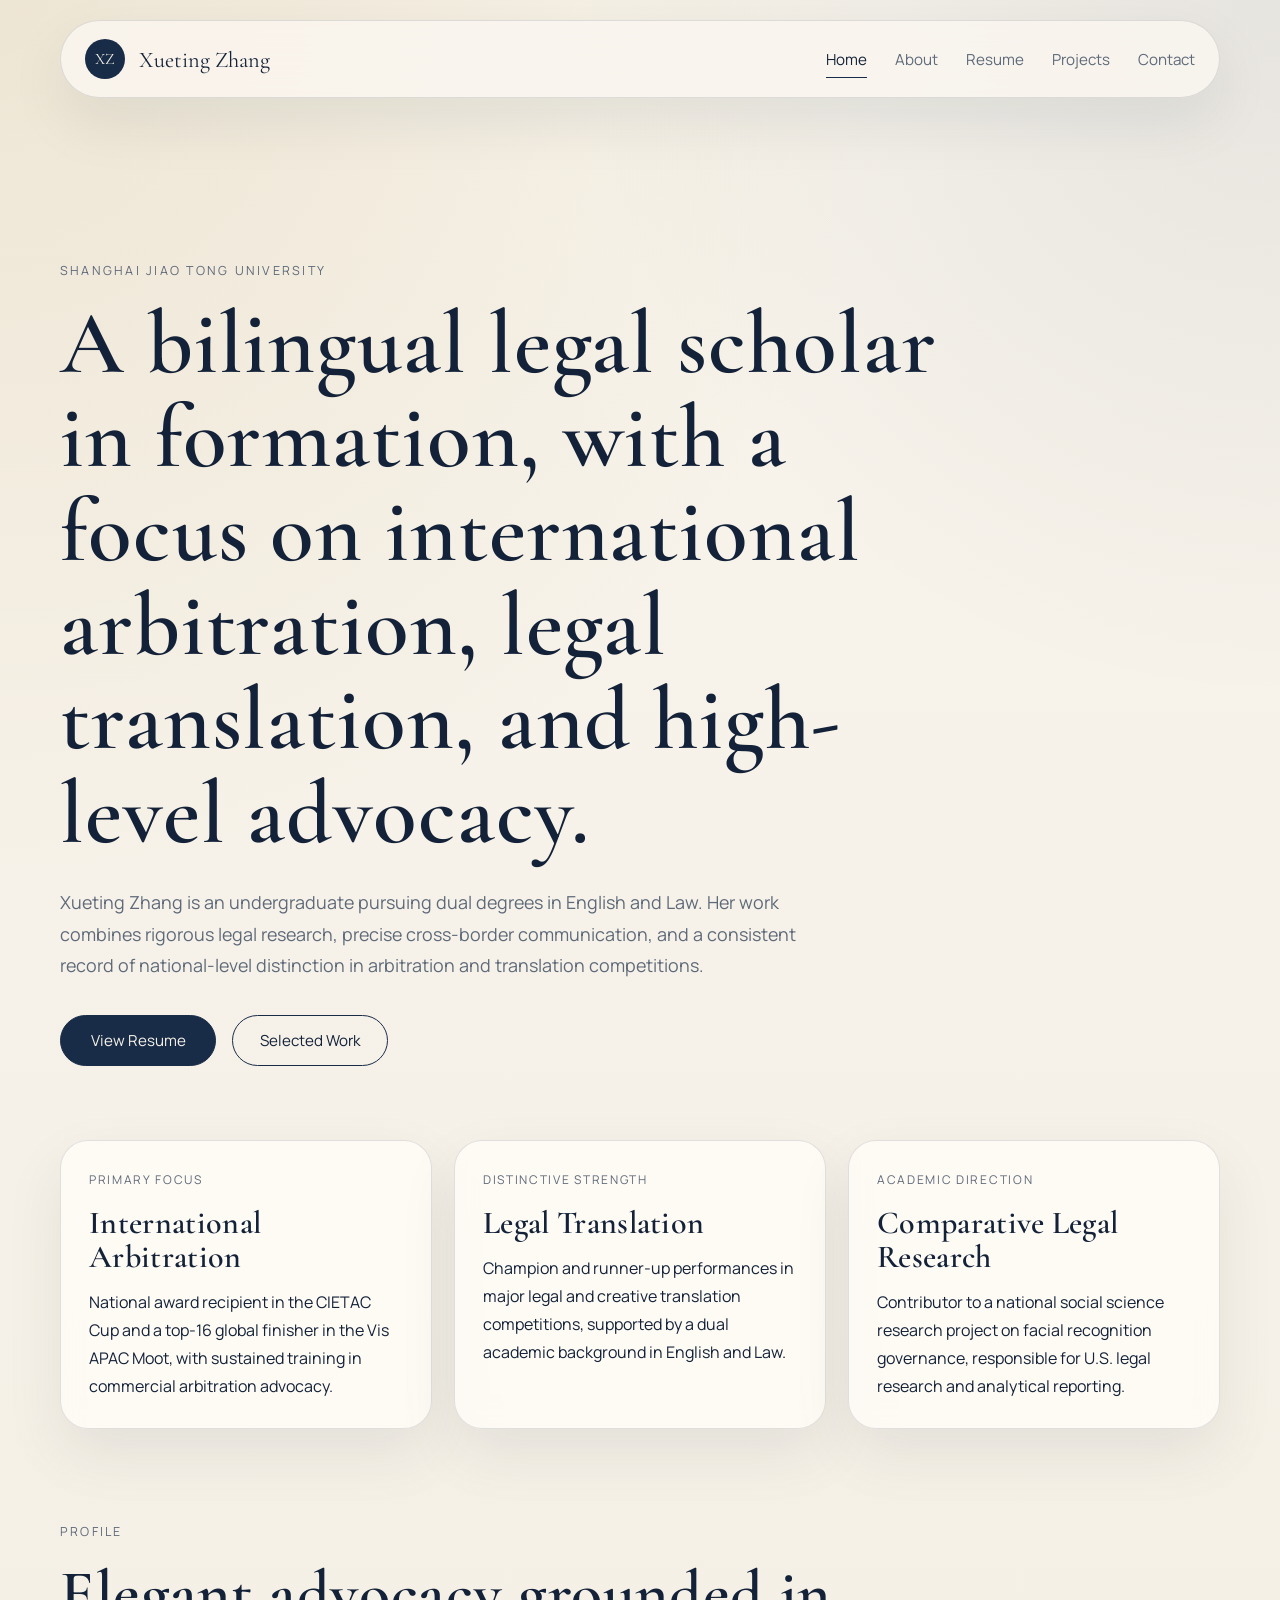
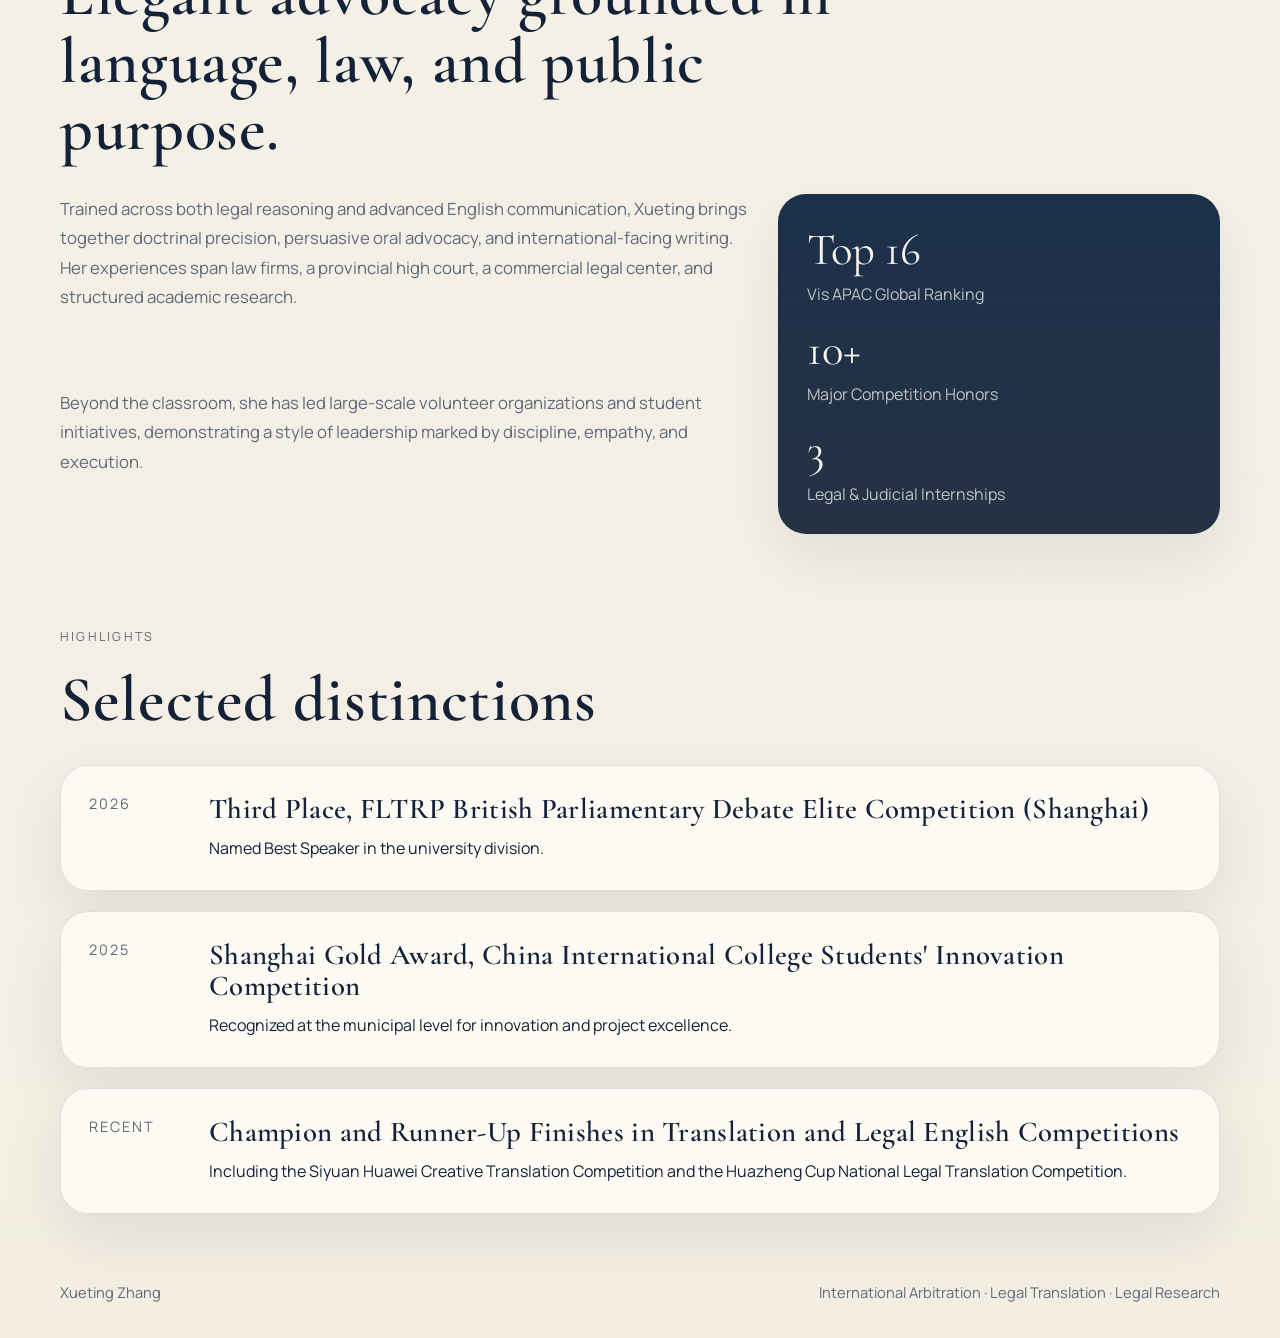
==== index.html @ d20e4e22 "首次上传个人主页" ====
<!DOCTYPE html>
<html lang="en">
<head>
  <meta charset="UTF-8">
  <meta name="viewport" content="width=device-width, initial-scale=1.0">
  <title>Xueting Zhang | International Arbitration & Legal Translation</title>
  <meta name="description" content="Personal website of Xueting Zhang, an undergraduate at Shanghai Jiao Tong University focusing on international arbitration, legal translation, and advocacy.">
  <link rel="preconnect" href="https://fonts.googleapis.com">
  <link rel="preconnect" href="https://fonts.gstatic.com" crossorigin>
  <link href="https://fonts.googleapis.com/css2?family=Cormorant+Garamond:wght@400;500;600;700&family=Manrope:wght@400;500;600;700&display=swap" rel="stylesheet">
  <link rel="stylesheet" href="styles.css">
</head>
<body data-page="home">
  <div class="site-shell">
    <header class="site-header">
      <a class="brand" href="index.html">
        <span class="brand-mark">XZ</span>
        <span class="brand-text">Xueting Zhang</span>
      </a>
      <button class="menu-toggle" aria-expanded="false" aria-label="Toggle navigation">
        <span></span>
        <span></span>
      </button>
      <nav class="site-nav">
        <a href="index.html">Home</a>
        <a href="about.html">About</a>
        <a href="resume.html">Resume</a>
        <a href="projects.html">Projects</a>
        <a href="contact.html">Contact</a>
      </nav>
    </header>

    <main>
      <section class="hero">
        <div class="eyebrow reveal">Shanghai Jiao Tong University</div>
        <h1 class="reveal">A bilingual legal scholar in formation, with a focus on international arbitration, legal translation, and high-level advocacy.</h1>
        <p class="lead reveal">
          Xueting Zhang is an undergraduate pursuing dual degrees in English and Law. Her work combines rigorous legal research, precise cross-border communication, and a consistent record of national-level distinction in arbitration and translation competitions.
        </p>
        <div class="hero-actions reveal">
          <a class="button button-primary" href="resume.html">View Resume</a>
          <a class="button button-secondary" href="projects.html">Selected Work</a>
        </div>
      </section>

      <section class="spotlight-grid">
        <article class="spotlight-card reveal">
          <p class="card-label">Primary Focus</p>
          <h2>International Arbitration</h2>
          <p>National award recipient in the CIETAC Cup and a top-16 global finisher in the Vis APAC Moot, with sustained training in commercial arbitration advocacy.</p>
        </article>
        <article class="spotlight-card reveal">
          <p class="card-label">Distinctive Strength</p>
          <h2>Legal Translation</h2>
          <p>Champion and runner-up performances in major legal and creative translation competitions, supported by a dual academic background in English and Law.</p>
        </article>
        <article class="spotlight-card reveal">
          <p class="card-label">Academic Direction</p>
          <h2>Comparative Legal Research</h2>
          <p>Contributor to a national social science research project on facial recognition governance, responsible for U.S. legal research and analytical reporting.</p>
        </article>
      </section>

      <section class="section split-section">
        <div class="section-heading reveal">
          <p class="eyebrow">Profile</p>
          <h2>Elegant advocacy grounded in language, law, and public purpose.</h2>
        </div>
        <div class="split-content">
          <div class="text-block reveal">
            <p>Trained across both legal reasoning and advanced English communication, Xueting brings together doctrinal precision, persuasive oral advocacy, and international-facing writing. Her experiences span law firms, a provincial high court, a commercial legal center, and structured academic research.</p>
            <p>Beyond the classroom, she has led large-scale volunteer organizations and student initiatives, demonstrating a style of leadership marked by discipline, empathy, and execution.</p>
          </div>
          <div class="stats-panel reveal">
            <div>
              <span class="stat-number">Top 16</span>
              <span class="stat-label">Vis APAC Global Ranking</span>
            </div>
            <div>
              <span class="stat-number">10+</span>
              <span class="stat-label">Major Competition Honors</span>
            </div>
            <div>
              <span class="stat-number">3</span>
              <span class="stat-label">Legal & Judicial Internships</span>
            </div>
          </div>
        </div>
      </section>

      <section class="section">
        <div class="section-heading reveal">
          <p class="eyebrow">Highlights</p>
          <h2>Selected distinctions</h2>
        </div>
        <div class="timeline">
          <article class="timeline-item reveal">
            <span class="timeline-year">2026</span>
            <div>
              <h3>Third Place, FLTRP British Parliamentary Debate Elite Competition (Shanghai)</h3>
              <p>Named Best Speaker in the university division.</p>
            </div>
          </article>
          <article class="timeline-item reveal">
            <span class="timeline-year">2025</span>
            <div>
              <h3>Shanghai Gold Award, China International College Students' Innovation Competition</h3>
              <p>Recognized at the municipal level for innovation and project excellence.</p>
            </div>
          </article>
          <article class="timeline-item reveal">
            <span class="timeline-year">Recent</span>
            <div>
              <h3>Champion and Runner-Up Finishes in Translation and Legal English Competitions</h3>
              <p>Including the Siyuan Huawei Creative Translation Competition and the Huazheng Cup National Legal Translation Competition.</p>
            </div>
          </article>
        </div>
      </section>
    </main>

    <footer class="site-footer">
      <p>Xueting Zhang</p>
      <p>International Arbitration · Legal Translation · Legal Research</p>
    </footer>
  </div>
  <script src="script.js"></script>
</body>
</html>
---- styles.css ----
:root {
  --bg: #f6f1e8;
  --surface: rgba(255, 252, 247, 0.82);
  --text: #132238;
  --muted: #5e6a79;
  --line: rgba(19, 34, 56, 0.12);
  --accent: #182c47;
  --accent-soft: #d9c7a1;
  --shadow: 0 24px 60px rgba(19, 34, 56, 0.08);
  --max-width: 1160px;
  --serif: "Cormorant Garamond", "Iowan Old Style", "Palatino Linotype", "Book Antiqua", serif;
  --sans: "Manrope", "Aptos", "Segoe UI", sans-serif;
}

* {
  box-sizing: border-box;
}

html {
  scroll-behavior: smooth;
}

body {
  margin: 0;
  color: var(--text);
  font-family: var(--sans);
  background:
    radial-gradient(circle at top left, rgba(217, 199, 161, 0.32), transparent 28%),
    radial-gradient(circle at top right, rgba(24, 44, 71, 0.08), transparent 22%),
    linear-gradient(180deg, #f8f4ec 0%, #f3ede2 100%);
  min-height: 100vh;
}

a {
  color: inherit;
  text-decoration: none;
}

p {
  margin: 0;
  line-height: 1.75;
}

h1,
h2,
h3 {
  margin: 0;
  font-family: var(--serif);
  font-weight: 600;
  line-height: 1.05;
  letter-spacing: 0.01em;
}

ul {
  margin: 0;
  padding: 0;
  list-style: none;
}

.site-shell {
  width: min(calc(100% - 32px), var(--max-width));
  margin: 0 auto;
}

.site-header {
  position: sticky;
  top: 20px;
  z-index: 20;
  display: flex;
  align-items: center;
  justify-content: space-between;
  margin-top: 20px;
  padding: 18px 24px;
  border: 1px solid var(--line);
  border-radius: 999px;
  background: rgba(250, 246, 239, 0.82);
  backdrop-filter: blur(16px);
  box-shadow: var(--shadow);
}

.brand {
  display: inline-flex;
  align-items: center;
  gap: 14px;
}

.brand-mark {
  display: inline-grid;
  place-items: center;
  width: 40px;
  height: 40px;
  border-radius: 50%;
  background: var(--accent);
  color: #f7f2e9;
  font-family: var(--serif);
  font-size: 1rem;
}

.brand-text {
  font-family: var(--serif);
  font-size: 1.4rem;
}

.site-nav {
  display: flex;
  align-items: center;
  gap: 28px;
}

.site-nav a {
  position: relative;
  font-size: 0.95rem;
  color: var(--muted);
}

.site-nav a::after {
  content: "";
  position: absolute;
  left: 0;
  bottom: -8px;
  width: 100%;
  height: 1px;
  transform: scaleX(0);
  transform-origin: left;
  background: var(--accent);
  transition: transform 220ms ease;
}

.site-nav a:hover::after,
.site-nav a.active::after {
  transform: scaleX(1);
}

.site-nav a.active {
  color: var(--text);
}

.menu-toggle {
  display: none;
  width: 44px;
  height: 44px;
  border: 1px solid var(--line);
  border-radius: 50%;
  background: transparent;
  padding: 0;
  cursor: pointer;
}

.menu-toggle span {
  display: block;
  width: 18px;
  height: 1px;
  margin: 5px auto;
  background: var(--text);
}

main {
  padding: 72px 0 56px;
}

.hero {
  padding: 92px 0 74px;
}

.eyebrow {
  margin-bottom: 18px;
  color: var(--muted);
  font-size: 0.78rem;
  letter-spacing: 0.18em;
  text-transform: uppercase;
}

.hero h1,
.page-intro h1 {
  max-width: 930px;
  font-size: clamp(3.5rem, 7vw, 6.2rem);
}

.lead {
  max-width: 760px;
  margin-top: 26px;
  font-size: 1.12rem;
  color: var(--muted);
}

.hero-actions {
  display: flex;
  gap: 16px;
  margin-top: 34px;
}

.button {
  display: inline-flex;
  align-items: center;
  justify-content: center;
  min-width: 156px;
  padding: 14px 22px;
  border-radius: 999px;
  border: 1px solid var(--accent);
  font-size: 0.95rem;
  transition: transform 200ms ease, background 200ms ease, color 200ms ease;
}

.button:hover {
  transform: translateY(-2px);
}

.button-primary {
  background: var(--accent);
  color: #f7f2e9;
}

.button-secondary {
  background: transparent;
  color: var(--text);
}

.spotlight-grid,
.feature-grid,
.contact-layout {
  display: grid;
  grid-template-columns: repeat(3, minmax(0, 1fr));
  gap: 22px;
}

.spotlight-card,
.feature-card,
.detail-card,
.quote-card,
.contact-card,
.project-card-large {
  border: 1px solid var(--line);
  border-radius: 28px;
  background: var(--surface);
  backdrop-filter: blur(10px);
  box-shadow: var(--shadow);
}

.spotlight-card,
.feature-card,
.detail-card,
.quote-card,
.contact-card {
  padding: 28px;
}

.card-label,
.project-meta {
  margin-bottom: 16px;
  color: var(--muted);
  letter-spacing: 0.14em;
  text-transform: uppercase;
  font-size: 0.75rem;
}

.spotlight-card h2,
.feature-card h3,
.detail-card h2,
.contact-card h2,
.project-card-large h2 {
  margin-bottom: 14px;
  font-size: 2rem;
}

.section,
.resume-section {
  margin-top: 92px;
}

.page-main {
  padding-top: 34px;
}

.page-intro {
  padding-top: 42px;
}

.section-heading {
  max-width: 820px;
  margin-bottom: 32px;
}

.section-heading h2 {
  font-size: clamp(2.4rem, 5vw, 4rem);
}

.split-section .split-content,
.two-column {
  display: grid;
  grid-template-columns: minmax(0, 1.4fr) minmax(280px, 0.9fr);
  gap: 30px;
}

.text-block {
  display: grid;
  gap: 18px;
  color: var(--muted);
  font-size: 1.05rem;
}

.stats-panel {
  display: grid;
  gap: 18px;
  padding: 28px;
  border-radius: 28px;
  border: 1px solid var(--line);
  background: linear-gradient(180deg, rgba(24, 44, 71, 0.98), rgba(18, 34, 55, 0.92));
  color: #f8f3eb;
  box-shadow: var(--shadow);
}

.stat-number {
  display: block;
  font-family: var(--serif);
  font-size: 2.8rem;
}

.stat-label {
  display: block;
  margin-top: 6px;
  color: rgba(248, 243, 235, 0.75);
}

.timeline {
  display: grid;
  gap: 20px;
}

.timeline-item,
.resume-section,
.project-card-large {
  padding: 28px;
  border: 1px solid var(--line);
  border-radius: 28px;
  background: var(--surface);
  box-shadow: var(--shadow);
}

.timeline-item {
  display: grid;
  grid-template-columns: 100px minmax(0, 1fr);
  gap: 20px;
}

.timeline-year {
  color: var(--muted);
  font-size: 0.9rem;
  letter-spacing: 0.14em;
  text-transform: uppercase;
}

.timeline-item h3 {
  margin-bottom: 10px;
  font-size: 1.8rem;
}

.detail-list,
.resume-list {
  display: grid;
  gap: 14px;
  color: var(--muted);
}

.detail-list li,
.resume-list li {
  position: relative;
  padding-left: 18px;
}

.detail-list li::before,
.resume-list li::before {
  content: "";
  position: absolute;
  left: 0;
  top: 0.82em;
  width: 6px;
  height: 6px;
  border-radius: 50%;
  background: var(--accent-soft);
}

.quote-card {
  display: grid;
  place-items: center;
  min-height: 240px;
  background: linear-gradient(135deg, rgba(24, 44, 71, 0.98), rgba(31, 51, 74, 0.9));
  color: #f7f2e9;
}

.quote-card p {
  max-width: 290px;
  font-family: var(--serif);
  font-size: 2rem;
  line-height: 1.2;
}

.resume-section {
  display: grid;
  grid-template-columns: 220px minmax(0, 1fr);
  gap: 28px;
}

.resume-heading h2 {
  font-size: 2.1rem;
}

.resume-body {
  display: grid;
  gap: 24px;
}

.resume-entry {
  display: grid;
  gap: 10px;
}

.resume-entry-head {
  display: flex;
  align-items: baseline;
  justify-content: space-between;
  gap: 12px;
}

.resume-entry-head h3 {
  font-size: 1.5rem;
}

.resume-entry-head span,
.muted {
  color: var(--muted);
}

.project-stack {
  display: grid;
  gap: 24px;
  margin-top: 48px;
}

.project-card-large {
  padding: 36px;
}

.contact-line {
  display: flex;
  justify-content: space-between;
  gap: 16px;
  padding: 14px 0;
  border-bottom: 1px solid var(--line);
}

.contact-line:last-of-type {
  border-bottom: 0;
}

.contact-line span:first-child {
  color: var(--muted);
}

.site-footer {
  display: flex;
  justify-content: space-between;
  gap: 16px;
  padding: 10px 0 32px;
  color: var(--muted);
  font-size: 0.92rem;
}

.reveal {
  opacity: 0;
  transform: translateY(24px);
  transition: opacity 720ms ease, transform 720ms ease;
}

.reveal.visible {
  opacity: 1;
  transform: translateY(0);
}

@media (max-width: 920px) {
  .site-header {
    top: 12px;
    padding: 16px 18px;
    border-radius: 28px;
  }

  .menu-toggle {
    display: inline-block;
  }

  .site-nav {
    position: absolute;
    top: calc(100% + 12px);
    right: 0;
    left: 0;
    display: grid;
    gap: 16px;
    padding: 18px;
    border: 1px solid var(--line);
    border-radius: 24px;
    background: rgba(250, 246, 239, 0.96);
    box-shadow: var(--shadow);
    opacity: 0;
    pointer-events: none;
    transform: translateY(-8px);
    transition: opacity 220ms ease, transform 220ms ease;
  }

  .site-header.nav-open .site-nav {
    opacity: 1;
    pointer-events: auto;
    transform: translateY(0);
  }

  .spotlight-grid,
  .feature-grid,
  .contact-layout,
  .split-section .split-content,
  .two-column,
  .resume-section {
    grid-template-columns: 1fr;
  }

  .timeline-item {
    grid-template-columns: 1fr;
  }

  .resume-entry-head,
  .site-footer,
  .contact-line {
    flex-direction: column;
  }

  .hero {
    padding-top: 54px;
  }
}

@media (max-width: 640px) {
  .site-shell {
    width: min(calc(100% - 20px), var(--max-width));
  }

  .brand-text {
    font-size: 1.15rem;
  }

  .hero-actions {
    flex-direction: column;
  }

  .button {
    width: 100%;
  }

  main {
    padding-top: 46px;
  }

  .spotlight-card,
  .feature-card,
  .detail-card,
  .quote-card,
  .contact-card,
  .timeline-item,
  .resume-section,
  .project-card-large {
    border-radius: 24px;
  }
}
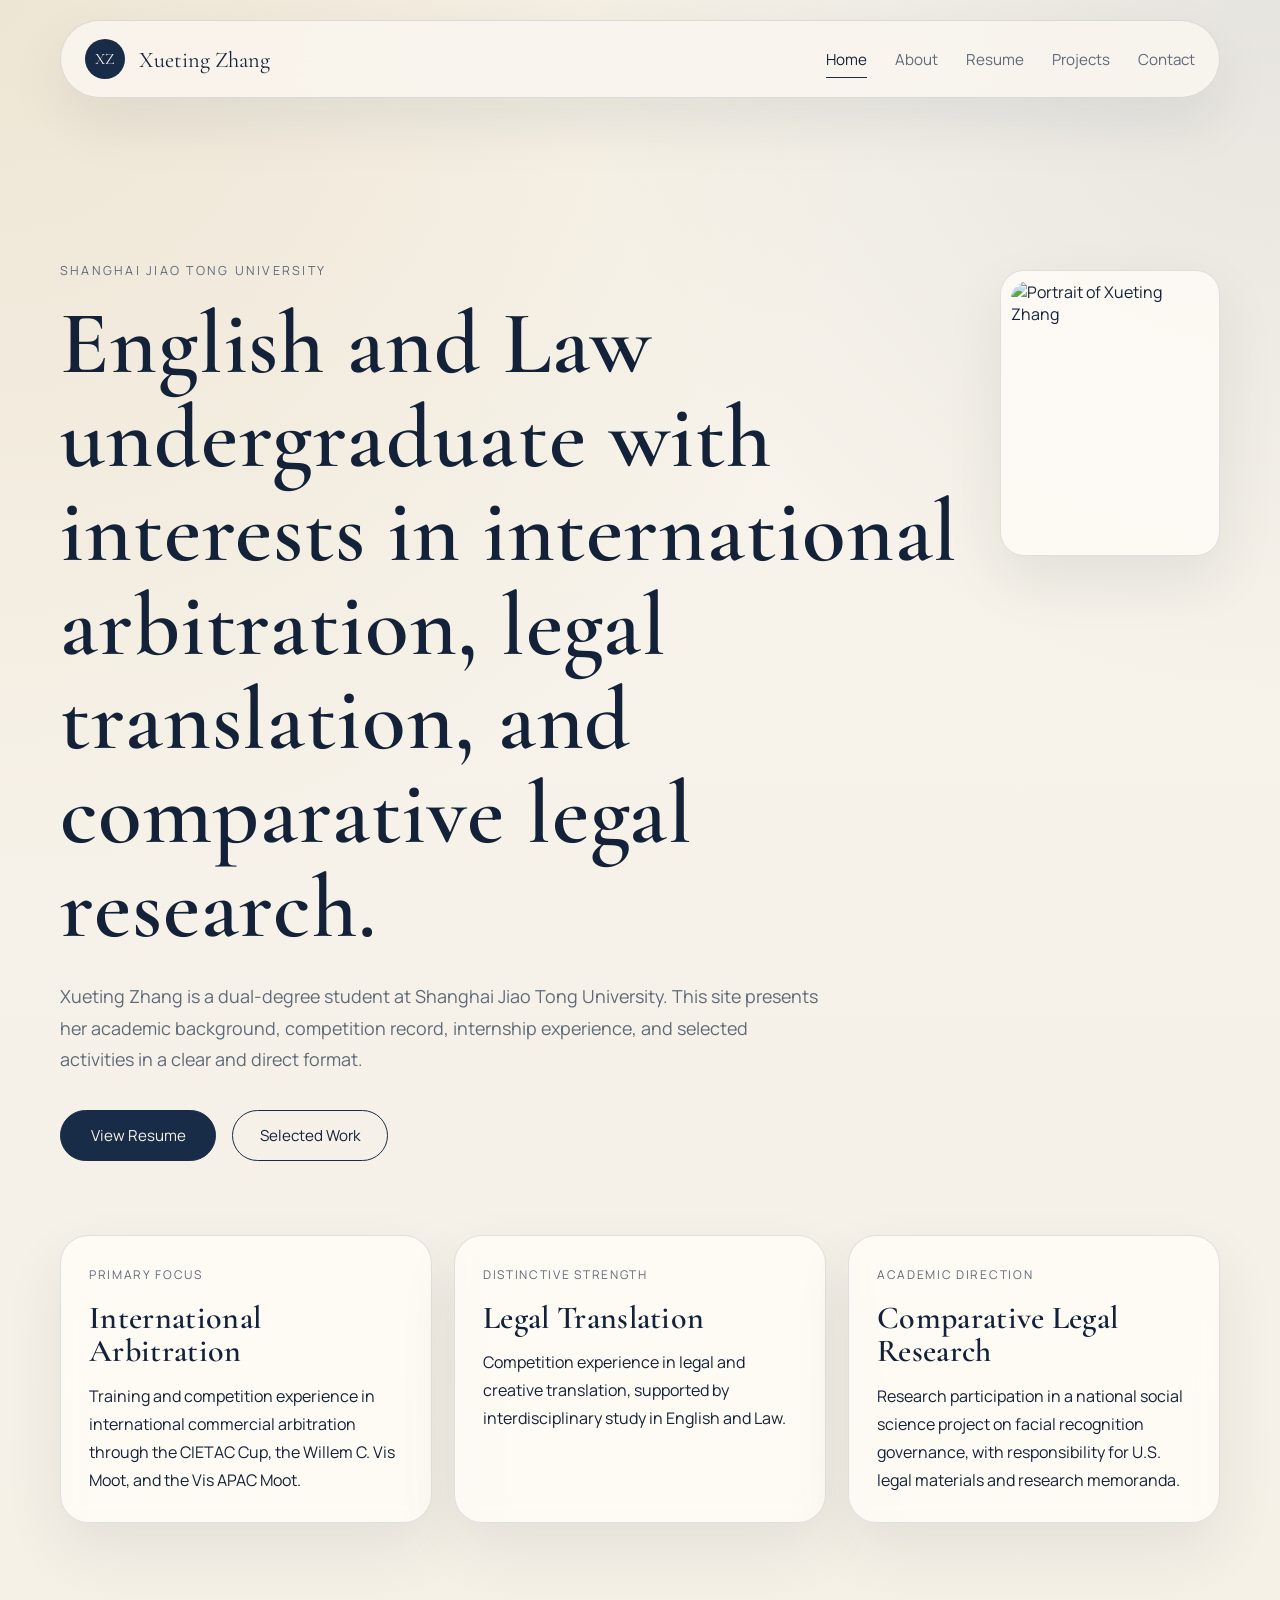
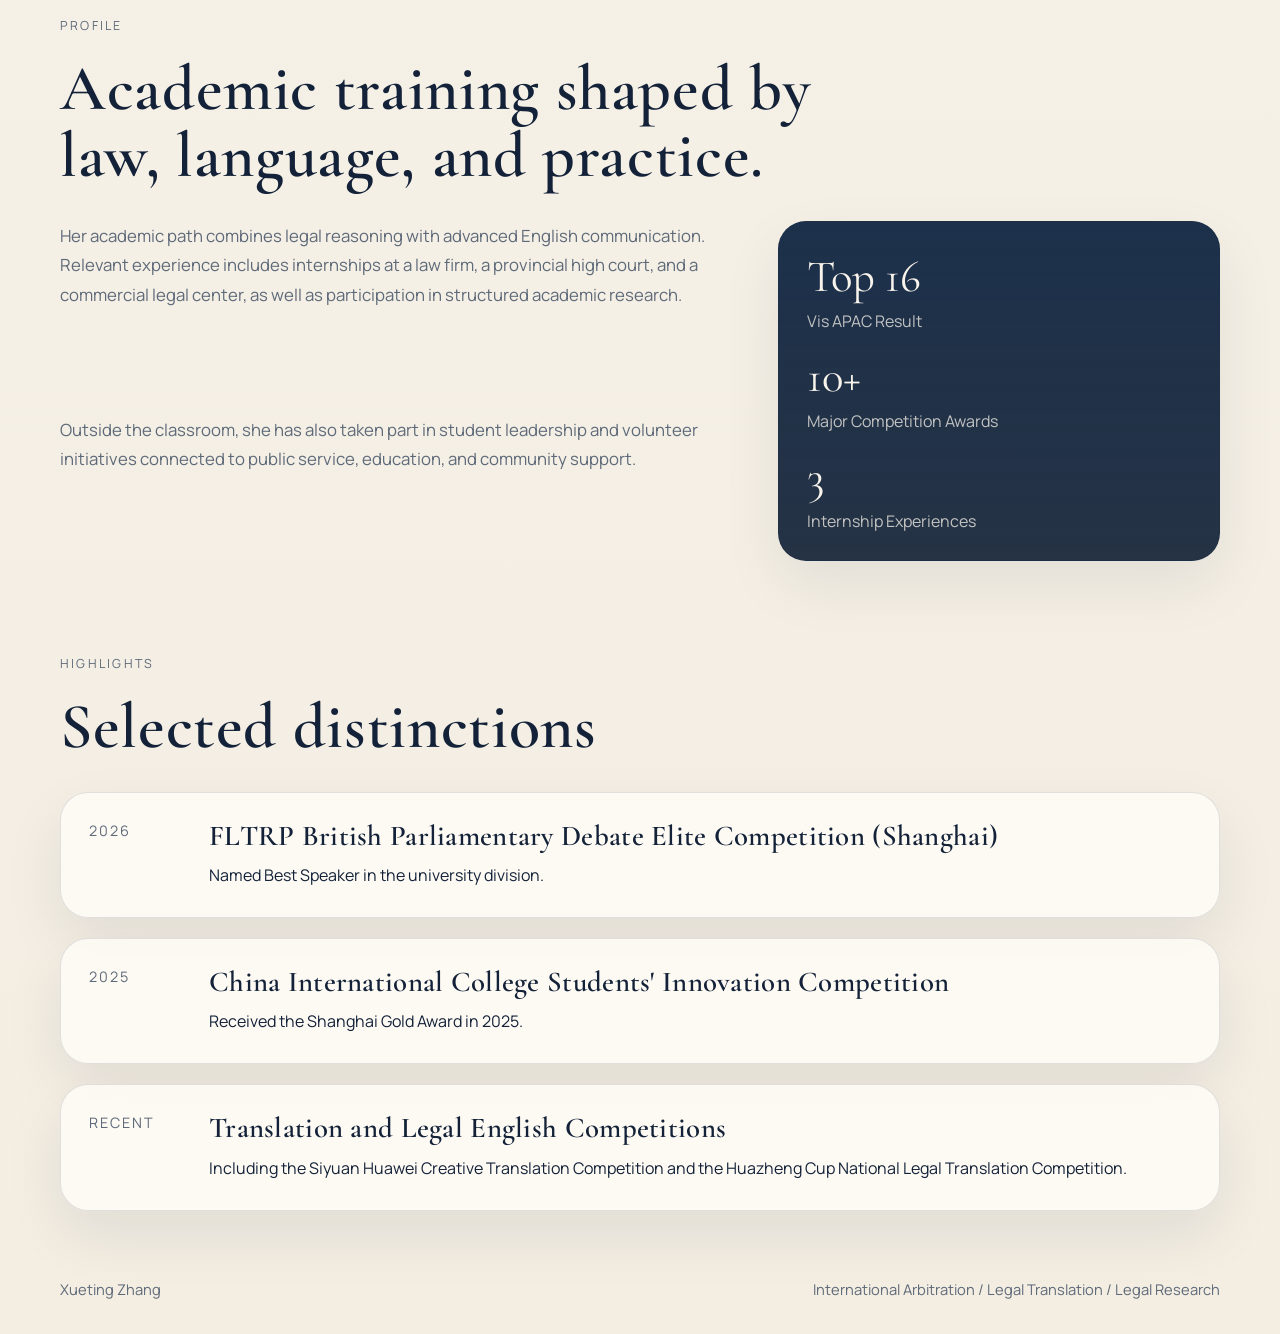
==== commit a08bcc58: "Add files via upload" ====
--- a/index.html
+++ b/index.html
@@ -31,58 +31,63 @@
     </header>
 
     <main>
-      <section class="hero">
-        <div class="eyebrow reveal">Shanghai Jiao Tong University</div>
-        <h1 class="reveal">A bilingual legal scholar in formation, with a focus on international arbitration, legal translation, and high-level advocacy.</h1>
-        <p class="lead reveal">
-          Xueting Zhang is an undergraduate pursuing dual degrees in English and Law. Her work combines rigorous legal research, precise cross-border communication, and a consistent record of national-level distinction in arbitration and translation competitions.
-        </p>
-        <div class="hero-actions reveal">
-          <a class="button button-primary" href="resume.html">View Resume</a>
-          <a class="button button-secondary" href="projects.html">Selected Work</a>
+      <section class="hero hero-with-portrait">
+        <div class="hero-copy">
+          <div class="eyebrow reveal">Shanghai Jiao Tong University</div>
+          <h1 class="reveal">English and Law undergraduate with interests in international arbitration, legal translation, and comparative legal research.</h1>
+          <p class="lead reveal">
+            Xueting Zhang is a dual-degree student at Shanghai Jiao Tong University. This site presents her academic background, competition record, internship experience, and selected activities in a clear and direct format.
+          </p>
+          <div class="hero-actions reveal">
+            <a class="button button-primary" href="resume.html">View Resume</a>
+            <a class="button button-secondary" href="projects.html">Selected Work</a>
+          </div>
         </div>
+        <figure class="portrait-card reveal">
+          <img src="张雪婷证件照.jpg" alt="Portrait of Xueting Zhang">
+        </figure>
       </section>
 
       <section class="spotlight-grid">
         <article class="spotlight-card reveal">
           <p class="card-label">Primary Focus</p>
           <h2>International Arbitration</h2>
-          <p>National award recipient in the CIETAC Cup and a top-16 global finisher in the Vis APAC Moot, with sustained training in commercial arbitration advocacy.</p>
+          <p>Training and competition experience in international commercial arbitration through the CIETAC Cup, the Willem C. Vis Moot, and the Vis APAC Moot.</p>
         </article>
         <article class="spotlight-card reveal">
           <p class="card-label">Distinctive Strength</p>
           <h2>Legal Translation</h2>
-          <p>Champion and runner-up performances in major legal and creative translation competitions, supported by a dual academic background in English and Law.</p>
+          <p>Competition experience in legal and creative translation, supported by interdisciplinary study in English and Law.</p>
         </article>
         <article class="spotlight-card reveal">
           <p class="card-label">Academic Direction</p>
           <h2>Comparative Legal Research</h2>
-          <p>Contributor to a national social science research project on facial recognition governance, responsible for U.S. legal research and analytical reporting.</p>
+          <p>Research participation in a national social science project on facial recognition governance, with responsibility for U.S. legal materials and research memoranda.</p>
         </article>
       </section>
 
       <section class="section split-section">
         <div class="section-heading reveal">
           <p class="eyebrow">Profile</p>
-          <h2>Elegant advocacy grounded in language, law, and public purpose.</h2>
+          <h2>Academic training shaped by law, language, and practice.</h2>
         </div>
         <div class="split-content">
           <div class="text-block reveal">
-            <p>Trained across both legal reasoning and advanced English communication, Xueting brings together doctrinal precision, persuasive oral advocacy, and international-facing writing. Her experiences span law firms, a provincial high court, a commercial legal center, and structured academic research.</p>
-            <p>Beyond the classroom, she has led large-scale volunteer organizations and student initiatives, demonstrating a style of leadership marked by discipline, empathy, and execution.</p>
+            <p>Her academic path combines legal reasoning with advanced English communication. Relevant experience includes internships at a law firm, a provincial high court, and a commercial legal center, as well as participation in structured academic research.</p>
+            <p>Outside the classroom, she has also taken part in student leadership and volunteer initiatives connected to public service, education, and community support.</p>
           </div>
           <div class="stats-panel reveal">
             <div>
               <span class="stat-number">Top 16</span>
-              <span class="stat-label">Vis APAC Global Ranking</span>
+              <span class="stat-label">Vis APAC Result</span>
             </div>
             <div>
               <span class="stat-number">10+</span>
-              <span class="stat-label">Major Competition Honors</span>
+              <span class="stat-label">Major Competition Awards</span>
             </div>
             <div>
               <span class="stat-number">3</span>
-              <span class="stat-label">Legal & Judicial Internships</span>
+              <span class="stat-label">Internship Experiences</span>
             </div>
           </div>
         </div>
@@ -97,21 +102,21 @@
           <article class="timeline-item reveal">
             <span class="timeline-year">2026</span>
             <div>
-              <h3>Third Place, FLTRP British Parliamentary Debate Elite Competition (Shanghai)</h3>
+              <h3>FLTRP British Parliamentary Debate Elite Competition (Shanghai)</h3>
               <p>Named Best Speaker in the university division.</p>
             </div>
           </article>
           <article class="timeline-item reveal">
             <span class="timeline-year">2025</span>
             <div>
-              <h3>Shanghai Gold Award, China International College Students' Innovation Competition</h3>
-              <p>Recognized at the municipal level for innovation and project excellence.</p>
+              <h3>China International College Students' Innovation Competition</h3>
+              <p>Received the Shanghai Gold Award in 2025.</p>
             </div>
           </article>
           <article class="timeline-item reveal">
             <span class="timeline-year">Recent</span>
             <div>
-              <h3>Champion and Runner-Up Finishes in Translation and Legal English Competitions</h3>
+              <h3>Translation and Legal English Competitions</h3>
               <p>Including the Siyuan Huawei Creative Translation Competition and the Huazheng Cup National Legal Translation Competition.</p>
             </div>
           </article>
@@ -121,7 +126,7 @@
 
     <footer class="site-footer">
       <p>Xueting Zhang</p>
-      <p>International Arbitration · Legal Translation · Legal Research</p>
+      <p>International Arbitration / Legal Translation / Legal Research</p>
     </footer>
   </div>
   <script src="script.js"></script>
--- a/styles.css
+++ b/styles.css
@@ -162,6 +162,17 @@
   padding: 92px 0 74px;
 }
 
+.hero-with-portrait {
+  display: grid;
+  grid-template-columns: minmax(0, 1.5fr) 220px;
+  gap: 38px;
+  align-items: start;
+}
+
+.hero-copy {
+  min-width: 0;
+}
+
 .eyebrow {
   margin-bottom: 18px;
   color: var(--muted);
@@ -176,11 +187,34 @@
   font-size: clamp(3.5rem, 7vw, 6.2rem);
 }
 
+.page-intro h1 {
+  max-width: 860px;
+  font-size: clamp(2.4rem, 4.8vw, 4rem);
+  line-height: 1.12;
+}
+
 .lead {
   max-width: 760px;
   margin-top: 26px;
   font-size: 1.12rem;
   color: var(--muted);
+}
+
+.portrait-card {
+  margin: 8px 0 0;
+  padding: 10px;
+  border: 1px solid var(--line);
+  border-radius: 24px;
+  background: var(--surface);
+  box-shadow: var(--shadow);
+}
+
+.portrait-card img {
+  display: block;
+  width: 100%;
+  aspect-ratio: 3 / 4;
+  object-fit: cover;
+  border-radius: 18px;
 }
 
 .hero-actions {
@@ -394,6 +428,20 @@
   line-height: 1.2;
 }
 
+.image-card {
+  padding: 0;
+  overflow: hidden;
+  background: var(--surface);
+}
+
+.image-card img {
+  display: block;
+  width: 100%;
+  height: 100%;
+  min-height: 240px;
+  object-fit: cover;
+}
+
 .resume-section {
   display: grid;
   grid-template-columns: 220px minmax(0, 1fr);
@@ -438,6 +486,40 @@
 
 .project-card-large {
   padding: 36px;
+}
+
+.project-gallery {
+  display: grid;
+  gap: 14px;
+  margin-top: 22px;
+}
+
+.project-gallery figure {
+  margin: 0;
+  overflow: hidden;
+  border-radius: 18px;
+  border: 1px solid var(--line);
+  background: rgba(255, 255, 255, 0.45);
+}
+
+.project-gallery img {
+  display: block;
+  width: 100%;
+  height: 100%;
+  min-height: 220px;
+  object-fit: cover;
+}
+
+.project-gallery.two-up {
+  grid-template-columns: repeat(2, minmax(0, 1fr));
+}
+
+.project-gallery.three-up {
+  grid-template-columns: repeat(3, minmax(0, 1fr));
+}
+
+.project-gallery.mosaic {
+  grid-template-columns: repeat(3, minmax(0, 1fr));
 }
 
 .contact-line {
@@ -516,6 +598,7 @@
   .contact-layout,
   .split-section .split-content,
   .two-column,
+  .hero-with-portrait,
   .resume-section {
     grid-template-columns: 1fr;
   }
@@ -532,6 +615,16 @@
 
   .hero {
     padding-top: 54px;
+  }
+
+  .portrait-card {
+    max-width: 240px;
+  }
+
+  .project-gallery.two-up,
+  .project-gallery.three-up,
+  .project-gallery.mosaic {
+    grid-template-columns: 1fr;
   }
 }
 
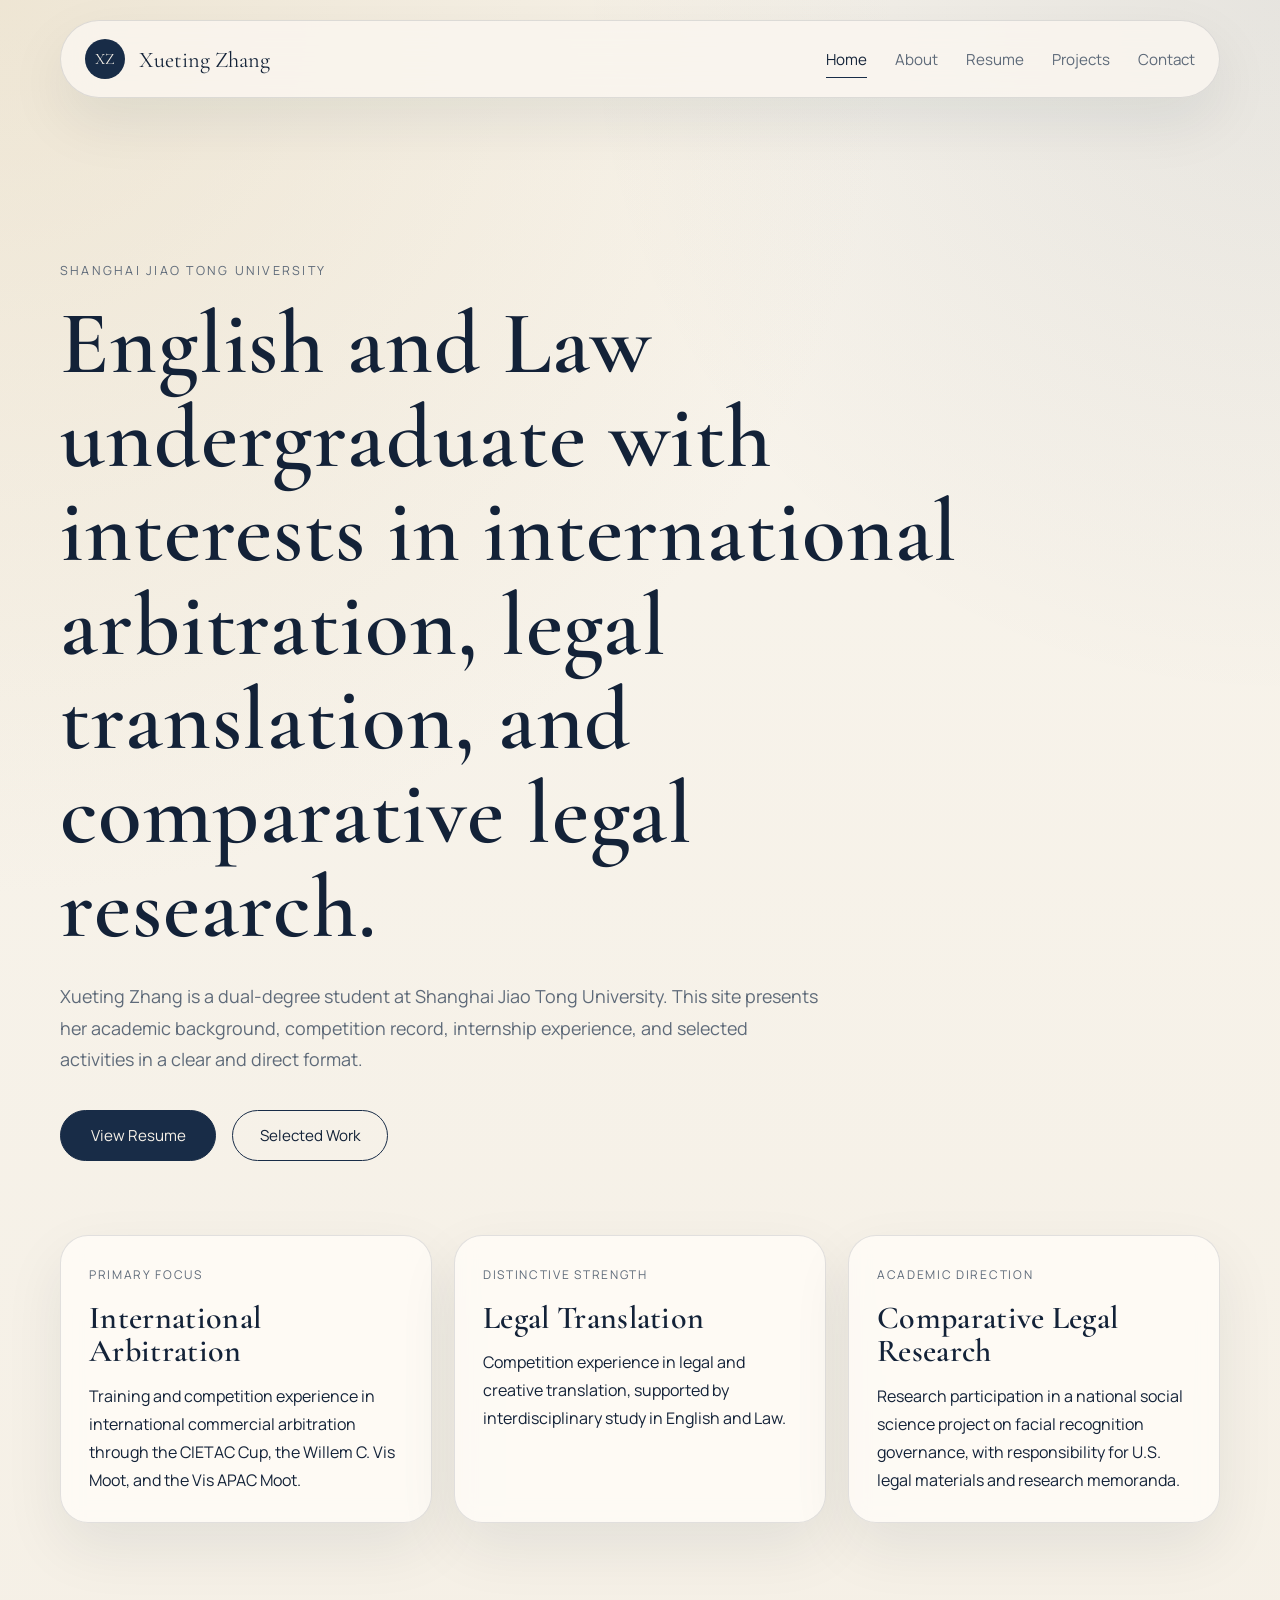
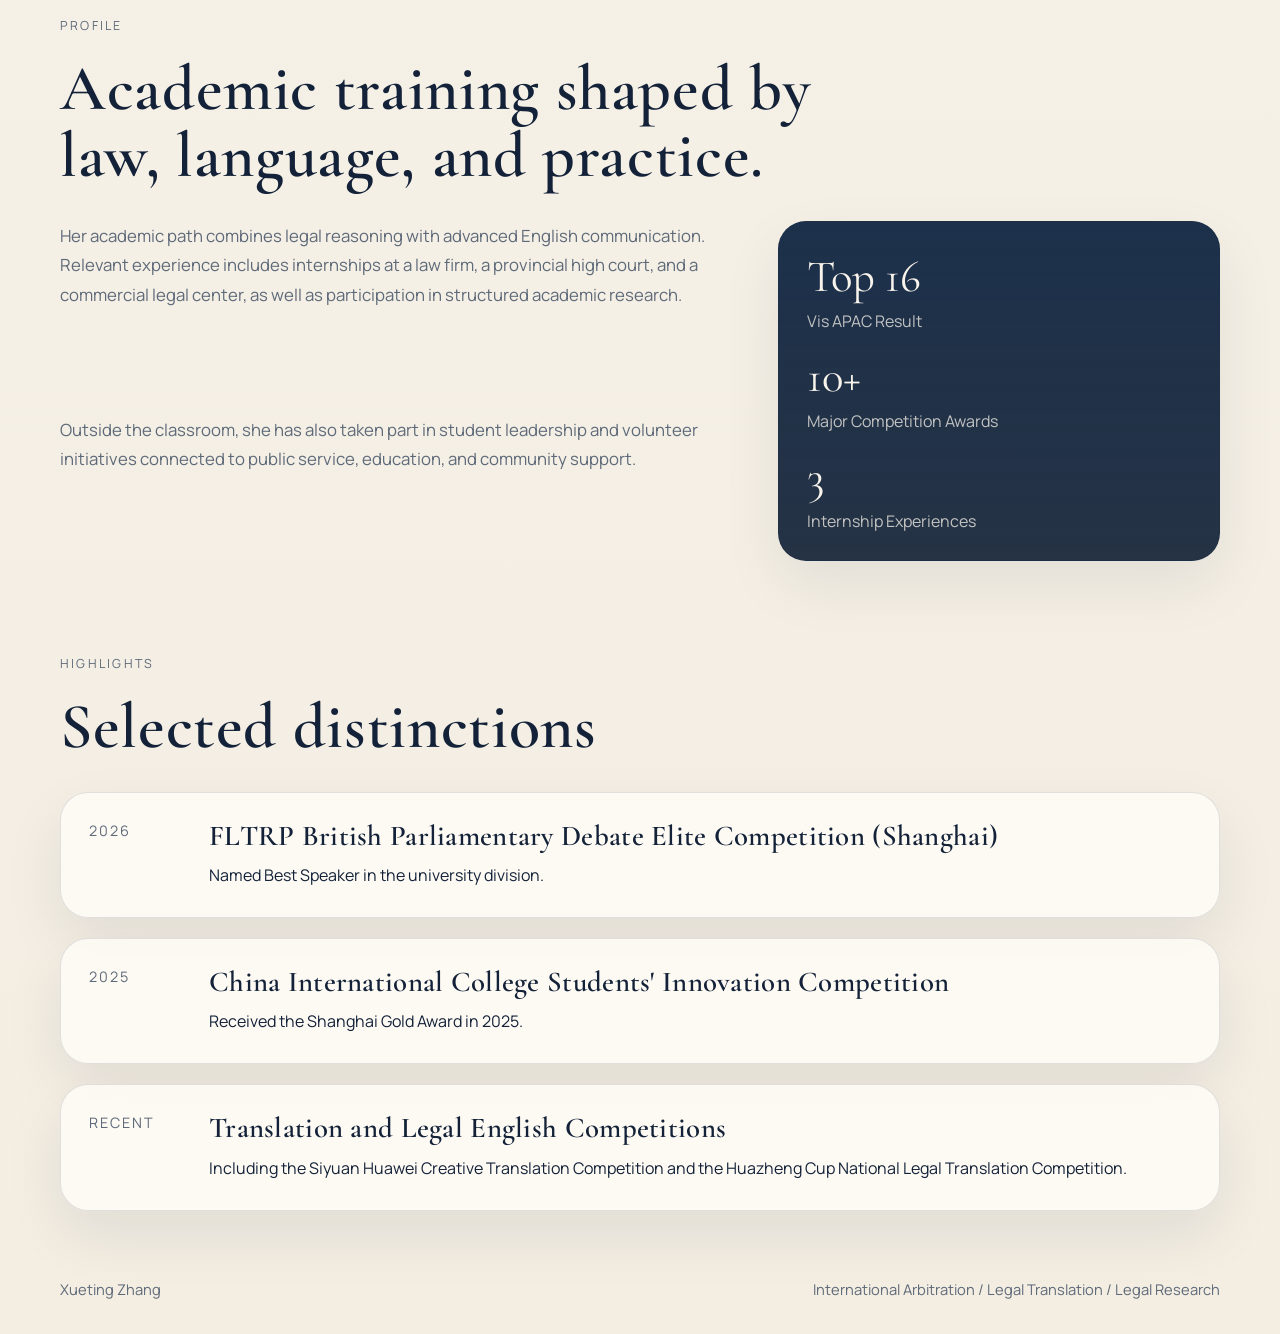
==== commit 618bd042: "Add files via upload" ====
--- a/index.html
+++ b/index.html
@@ -31,21 +31,16 @@
     </header>
 
     <main>
-      <section class="hero hero-with-portrait">
-        <div class="hero-copy">
-          <div class="eyebrow reveal">Shanghai Jiao Tong University</div>
-          <h1 class="reveal">English and Law undergraduate with interests in international arbitration, legal translation, and comparative legal research.</h1>
-          <p class="lead reveal">
-            Xueting Zhang is a dual-degree student at Shanghai Jiao Tong University. This site presents her academic background, competition record, internship experience, and selected activities in a clear and direct format.
-          </p>
-          <div class="hero-actions reveal">
-            <a class="button button-primary" href="resume.html">View Resume</a>
-            <a class="button button-secondary" href="projects.html">Selected Work</a>
-          </div>
+      <section class="hero">
+        <div class="eyebrow reveal">Shanghai Jiao Tong University</div>
+        <h1 class="reveal">English and Law undergraduate with interests in international arbitration, legal translation, and comparative legal research.</h1>
+        <p class="lead reveal">
+          Xueting Zhang is a dual-degree student at Shanghai Jiao Tong University. This site presents her academic background, competition record, internship experience, and selected activities in a clear and direct format.
+        </p>
+        <div class="hero-actions reveal">
+          <a class="button button-primary" href="resume.html">View Resume</a>
+          <a class="button button-secondary" href="projects.html">Selected Work</a>
         </div>
-        <figure class="portrait-card reveal">
-          <img src="张雪婷证件照.jpg" alt="Portrait of Xueting Zhang">
-        </figure>
       </section>
 
       <section class="spotlight-grid">
--- a/styles.css
+++ b/styles.css
@@ -162,17 +162,6 @@
   padding: 92px 0 74px;
 }
 
-.hero-with-portrait {
-  display: grid;
-  grid-template-columns: minmax(0, 1.5fr) 220px;
-  gap: 38px;
-  align-items: start;
-}
-
-.hero-copy {
-  min-width: 0;
-}
-
 .eyebrow {
   margin-bottom: 18px;
   color: var(--muted);
@@ -188,8 +177,8 @@
 }
 
 .page-intro h1 {
-  max-width: 860px;
-  font-size: clamp(2.4rem, 4.8vw, 4rem);
+  max-width: 760px;
+  font-size: clamp(1.9rem, 3.8vw, 3rem);
   line-height: 1.12;
 }
 
@@ -198,23 +187,6 @@
   margin-top: 26px;
   font-size: 1.12rem;
   color: var(--muted);
-}
-
-.portrait-card {
-  margin: 8px 0 0;
-  padding: 10px;
-  border: 1px solid var(--line);
-  border-radius: 24px;
-  background: var(--surface);
-  box-shadow: var(--shadow);
-}
-
-.portrait-card img {
-  display: block;
-  width: 100%;
-  aspect-ratio: 3 / 4;
-  object-fit: cover;
-  border-radius: 18px;
 }
 
 .hero-actions {
@@ -428,18 +400,17 @@
   line-height: 1.2;
 }
 
-.image-card {
-  padding: 0;
-  overflow: hidden;
-  background: var(--surface);
-}
-
-.image-card img {
-  display: block;
-  width: 100%;
-  height: 100%;
-  min-height: 240px;
-  object-fit: cover;
+.text-panel {
+  padding: 32px;
+  align-items: center;
+  background: linear-gradient(135deg, rgba(24, 44, 71, 0.98), rgba(31, 51, 74, 0.9));
+}
+
+.text-panel p {
+  max-width: 320px;
+  font-family: var(--sans);
+  font-size: 1rem;
+  line-height: 1.8;
 }
 
 .resume-section {
@@ -486,40 +457,6 @@
 
 .project-card-large {
   padding: 36px;
-}
-
-.project-gallery {
-  display: grid;
-  gap: 14px;
-  margin-top: 22px;
-}
-
-.project-gallery figure {
-  margin: 0;
-  overflow: hidden;
-  border-radius: 18px;
-  border: 1px solid var(--line);
-  background: rgba(255, 255, 255, 0.45);
-}
-
-.project-gallery img {
-  display: block;
-  width: 100%;
-  height: 100%;
-  min-height: 220px;
-  object-fit: cover;
-}
-
-.project-gallery.two-up {
-  grid-template-columns: repeat(2, minmax(0, 1fr));
-}
-
-.project-gallery.three-up {
-  grid-template-columns: repeat(3, minmax(0, 1fr));
-}
-
-.project-gallery.mosaic {
-  grid-template-columns: repeat(3, minmax(0, 1fr));
 }
 
 .contact-line {
@@ -598,7 +535,6 @@
   .contact-layout,
   .split-section .split-content,
   .two-column,
-  .hero-with-portrait,
   .resume-section {
     grid-template-columns: 1fr;
   }
@@ -615,16 +551,6 @@
 
   .hero {
     padding-top: 54px;
-  }
-
-  .portrait-card {
-    max-width: 240px;
-  }
-
-  .project-gallery.two-up,
-  .project-gallery.three-up,
-  .project-gallery.mosaic {
-    grid-template-columns: 1fr;
   }
 }
 
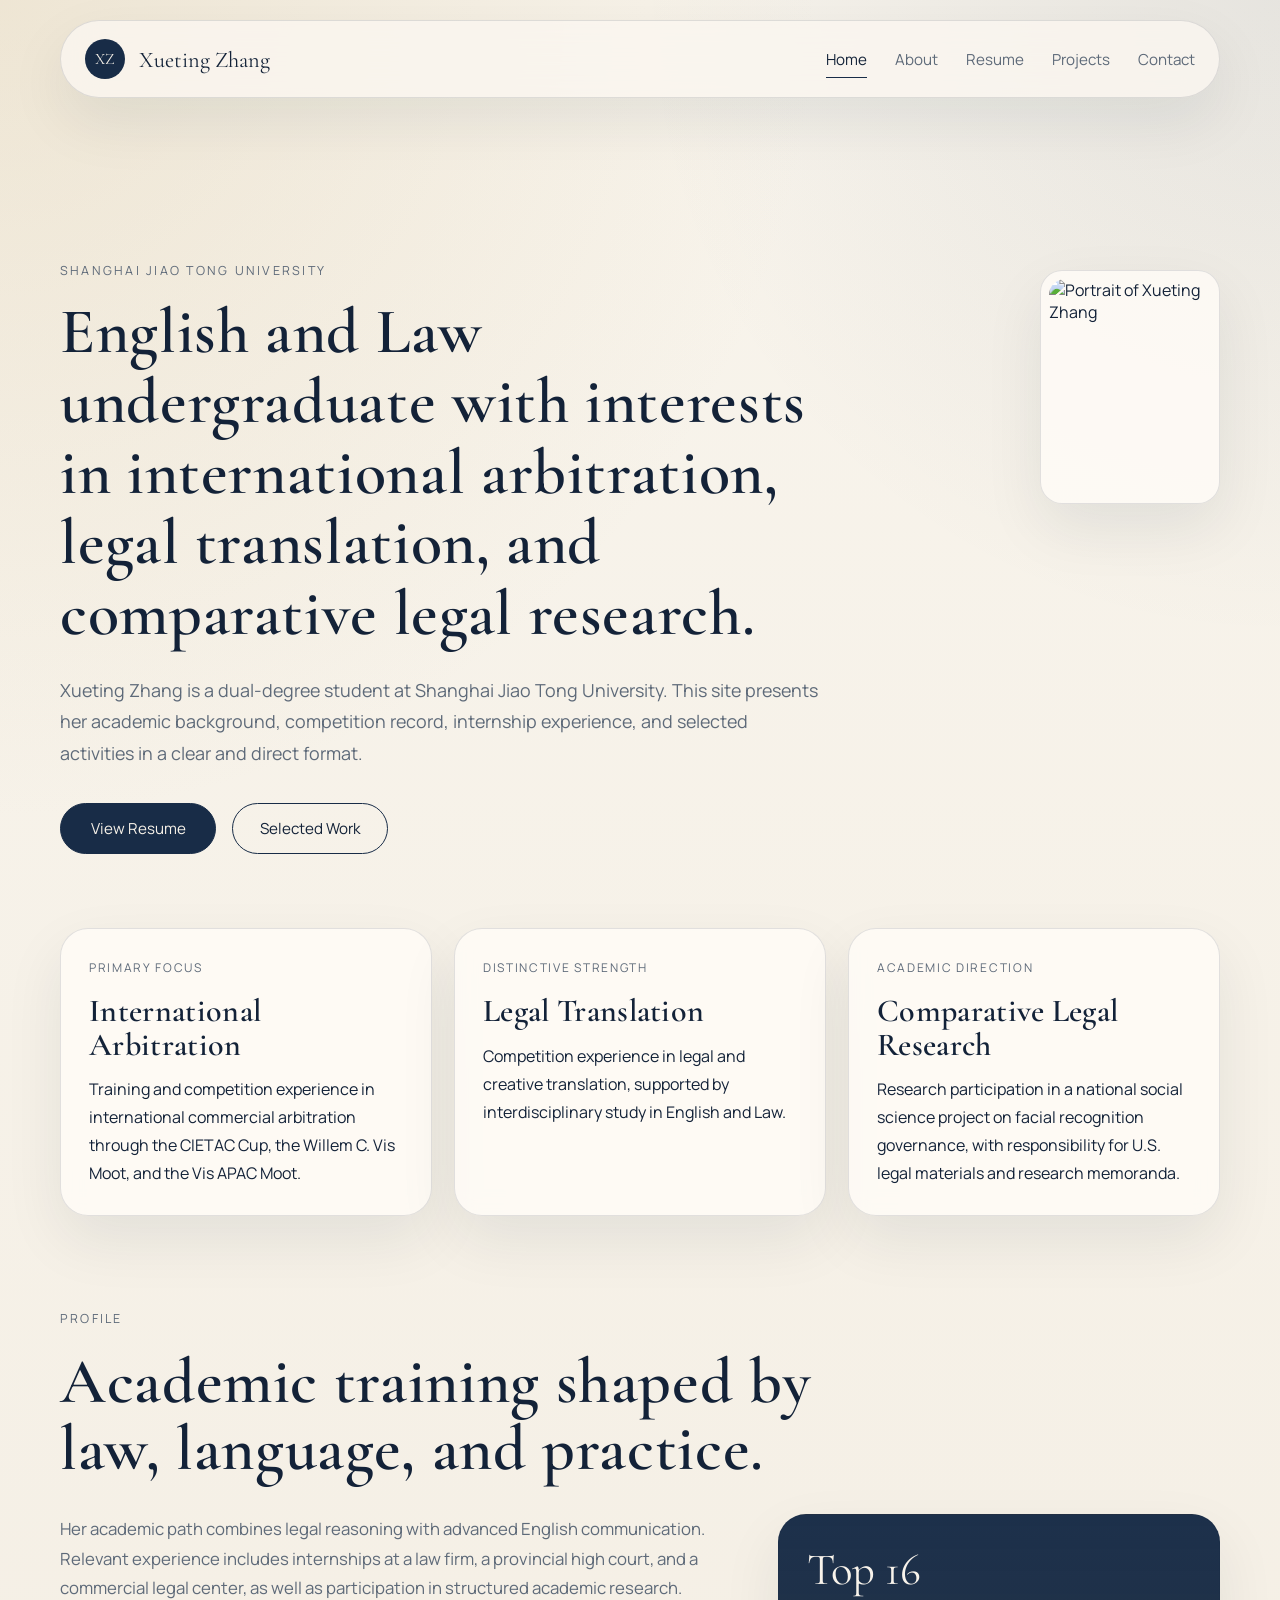
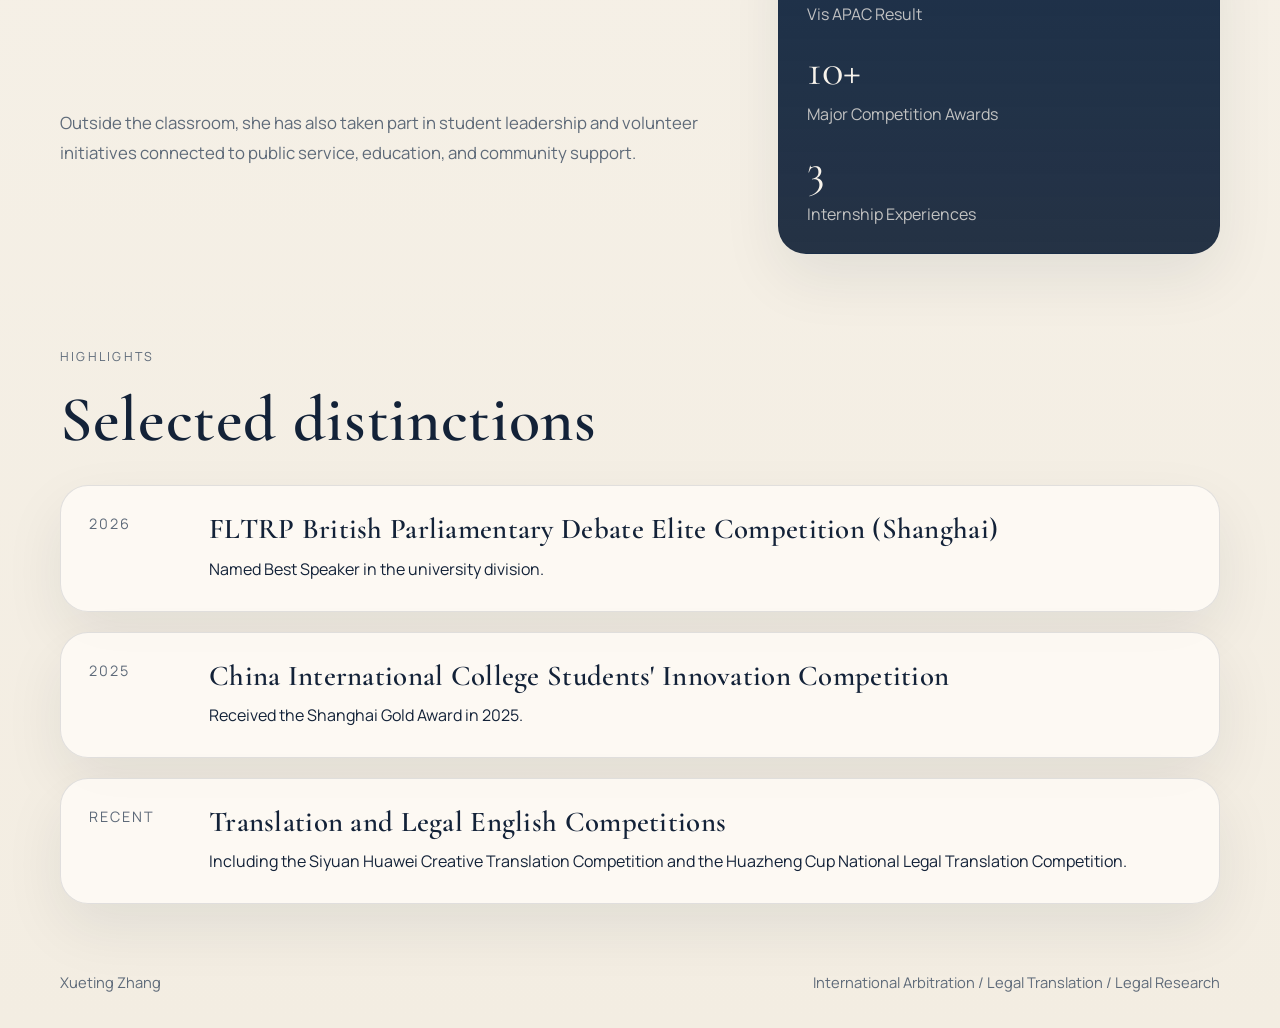
==== commit 929eeaee: "Add files via upload" ====
--- a/index.html
+++ b/index.html
@@ -31,16 +31,21 @@
     </header>
 
     <main>
-      <section class="hero">
-        <div class="eyebrow reveal">Shanghai Jiao Tong University</div>
-        <h1 class="reveal">English and Law undergraduate with interests in international arbitration, legal translation, and comparative legal research.</h1>
-        <p class="lead reveal">
-          Xueting Zhang is a dual-degree student at Shanghai Jiao Tong University. This site presents her academic background, competition record, internship experience, and selected activities in a clear and direct format.
-        </p>
-        <div class="hero-actions reveal">
-          <a class="button button-primary" href="resume.html">View Resume</a>
-          <a class="button button-secondary" href="projects.html">Selected Work</a>
+      <section class="hero hero-with-portrait">
+        <div class="hero-copy">
+          <div class="eyebrow reveal">Shanghai Jiao Tong University</div>
+          <h1 class="reveal">English and Law undergraduate with interests in international arbitration, legal translation, and comparative legal research.</h1>
+          <p class="lead reveal">
+            Xueting Zhang is a dual-degree student at Shanghai Jiao Tong University. This site presents her academic background, competition record, internship experience, and selected activities in a clear and direct format.
+          </p>
+          <div class="hero-actions reveal">
+            <a class="button button-primary" href="resume.html">View Resume</a>
+            <a class="button button-secondary" href="projects.html">Selected Work</a>
+          </div>
         </div>
+        <figure class="portrait-card reveal">
+          <img src="张雪婷证件照.jpg" alt="Portrait of Xueting Zhang">
+        </figure>
       </section>
 
       <section class="spotlight-grid">
--- a/styles.css
+++ b/styles.css
@@ -162,6 +162,17 @@
   padding: 92px 0 74px;
 }
 
+.hero-with-portrait {
+  display: grid;
+  grid-template-columns: minmax(0, 1fr) 180px;
+  gap: 32px;
+  align-items: start;
+}
+
+.hero-copy {
+  min-width: 0;
+}
+
 .eyebrow {
   margin-bottom: 18px;
   color: var(--muted);
@@ -176,6 +187,12 @@
   font-size: clamp(3.5rem, 7vw, 6.2rem);
 }
 
+.hero h1 {
+  max-width: 760px;
+  font-size: clamp(2.5rem, 5vw, 4.2rem);
+  line-height: 1.1;
+}
+
 .page-intro h1 {
   max-width: 760px;
   font-size: clamp(1.9rem, 3.8vw, 3rem);
@@ -187,6 +204,23 @@
   margin-top: 26px;
   font-size: 1.12rem;
   color: var(--muted);
+}
+
+.portrait-card {
+  margin: 8px 0 0;
+  padding: 8px;
+  border: 1px solid var(--line);
+  border-radius: 22px;
+  background: var(--surface);
+  box-shadow: var(--shadow);
+}
+
+.portrait-card img {
+  display: block;
+  width: 100%;
+  aspect-ratio: 3 / 4;
+  object-fit: cover;
+  border-radius: 16px;
 }
 
 .hero-actions {
@@ -409,8 +443,8 @@
 .text-panel p {
   max-width: 320px;
   font-family: var(--sans);
-  font-size: 1rem;
-  line-height: 1.8;
+  font-size: 0.92rem;
+  line-height: 1.7;
 }
 
 .resume-section {
@@ -533,6 +567,7 @@
   .spotlight-grid,
   .feature-grid,
   .contact-layout,
+  .hero-with-portrait,
   .split-section .split-content,
   .two-column,
   .resume-section {
@@ -551,6 +586,10 @@
 
   .hero {
     padding-top: 54px;
+  }
+
+  .portrait-card {
+    max-width: 180px;
   }
 }
 
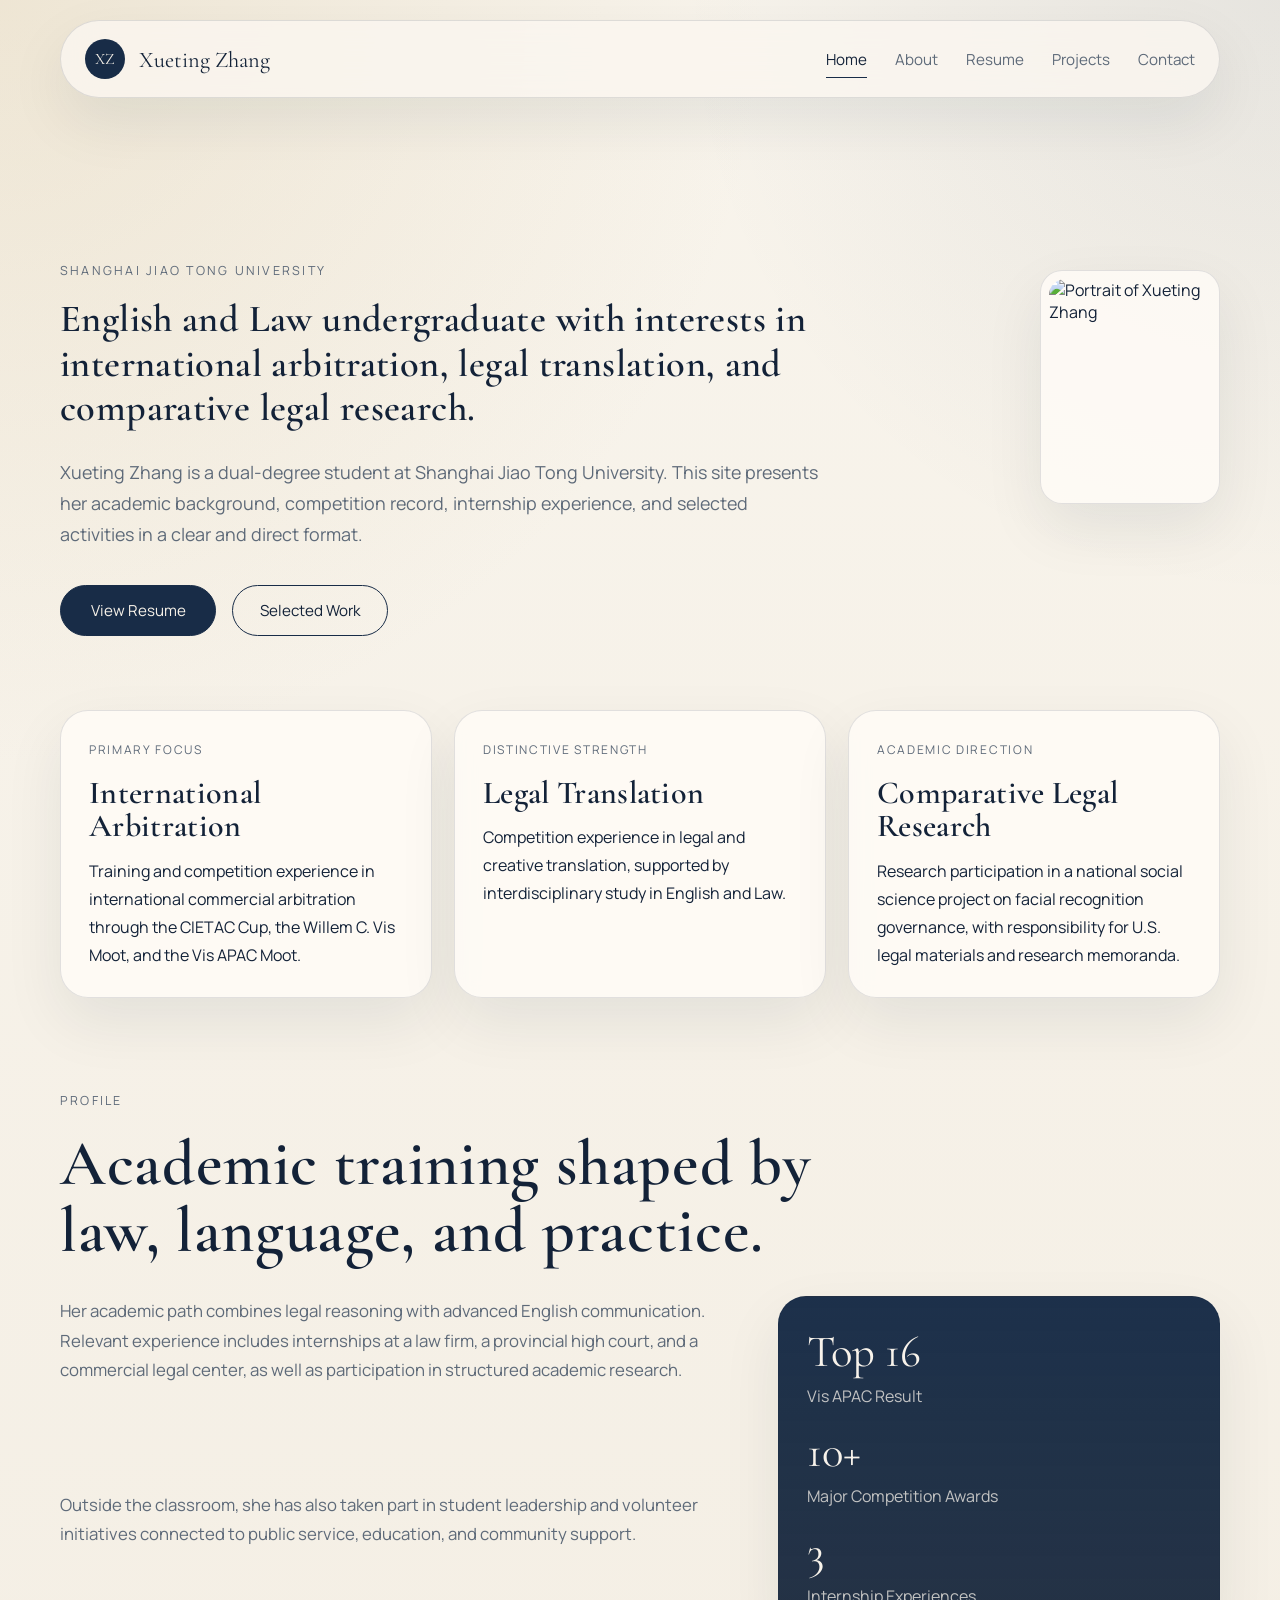
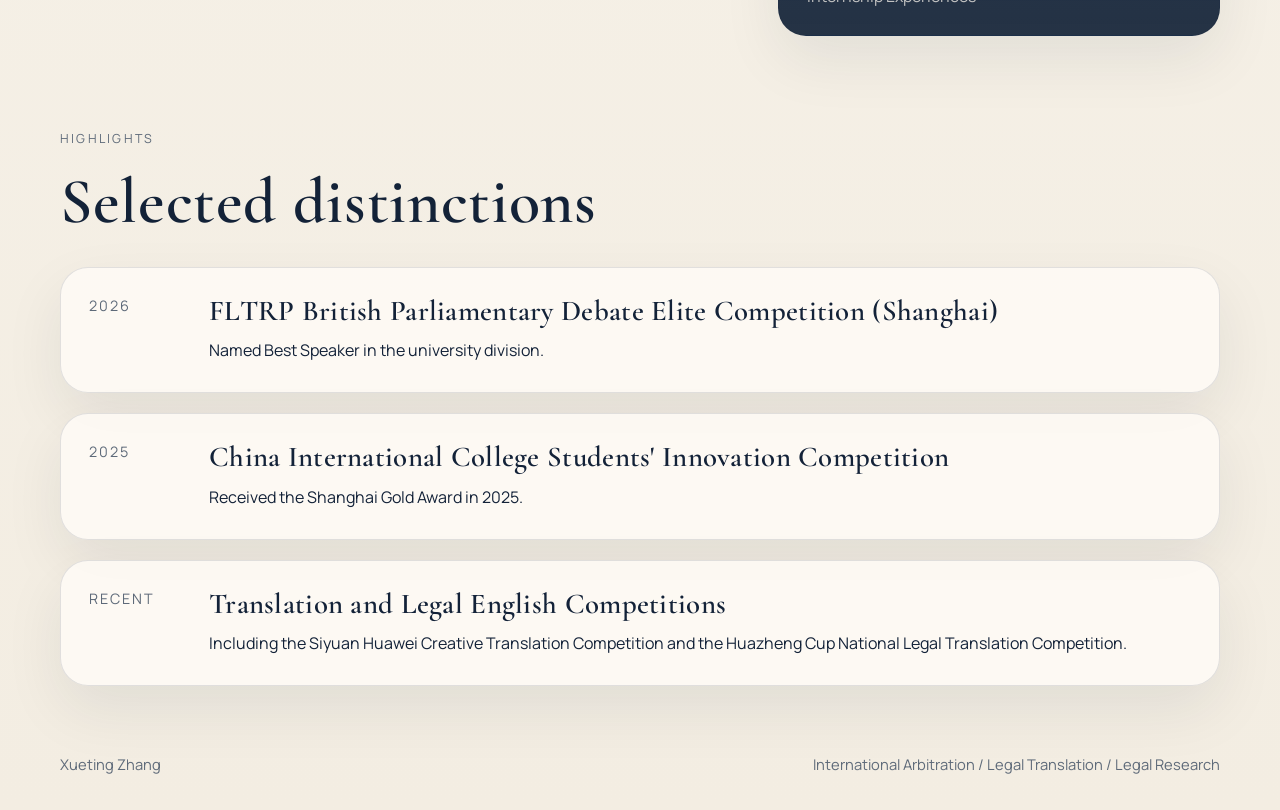
==== commit a25c00d4: "Add files via upload" ====
--- a/index.html
+++ b/index.html
@@ -44,7 +44,7 @@
           </div>
         </div>
         <figure class="portrait-card reveal">
-          <img src="张雪婷证件照.jpg" alt="Portrait of Xueting Zhang">
+          <img src="portrait.jpg" alt="Portrait of Xueting Zhang">
         </figure>
       </section>
 
--- a/styles.css
+++ b/styles.css
@@ -189,8 +189,8 @@
 
 .hero h1 {
   max-width: 760px;
-  font-size: clamp(2.5rem, 5vw, 4.2rem);
-  line-height: 1.1;
+  font-size: clamp(1.7rem, 3vw, 2.6rem);
+  line-height: 1.16;
 }
 
 .page-intro h1 {
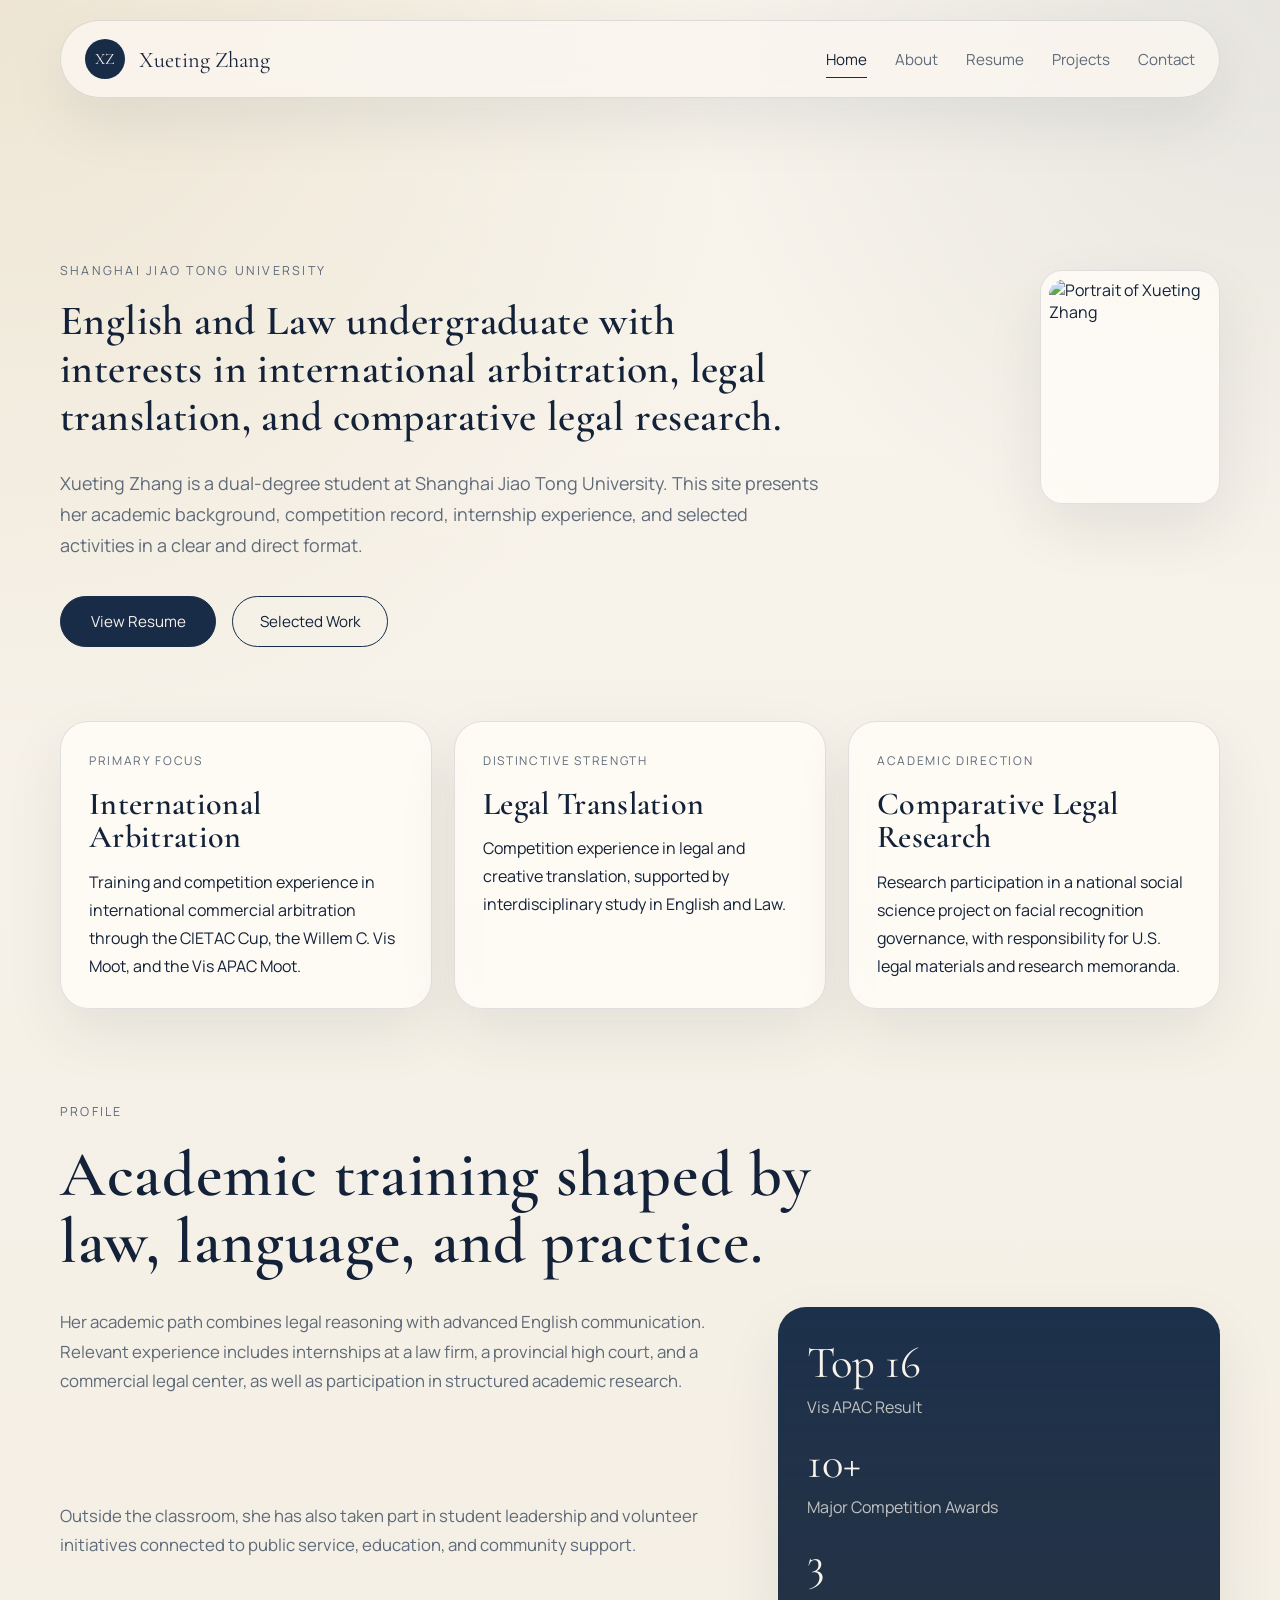
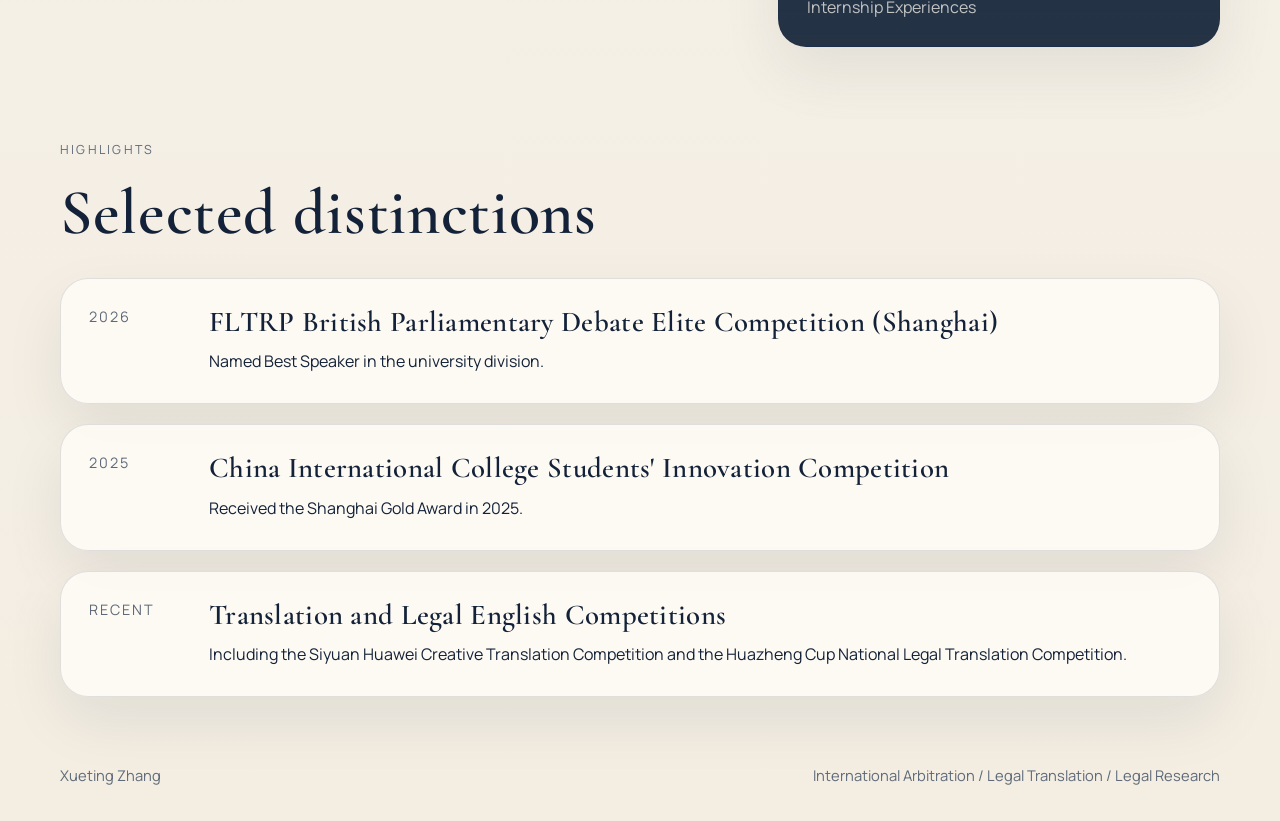
==== commit 91a8000b: "Add files via upload" ====
--- a/index.html
+++ b/index.html
@@ -44,7 +44,7 @@
           </div>
         </div>
         <figure class="portrait-card reveal">
-          <img src="portrait.jpg" alt="Portrait of Xueting Zhang">
+          <img src="./portrait.jpg" alt="Portrait of Xueting Zhang" loading="eager" decoding="async">
         </figure>
       </section>
 
--- a/styles.css
+++ b/styles.css
@@ -189,7 +189,7 @@
 
 .hero h1 {
   max-width: 760px;
-  font-size: clamp(1.7rem, 3vw, 2.6rem);
+  font-size: clamp(1.85rem, 3.25vw, 2.85rem);
   line-height: 1.16;
 }
 
